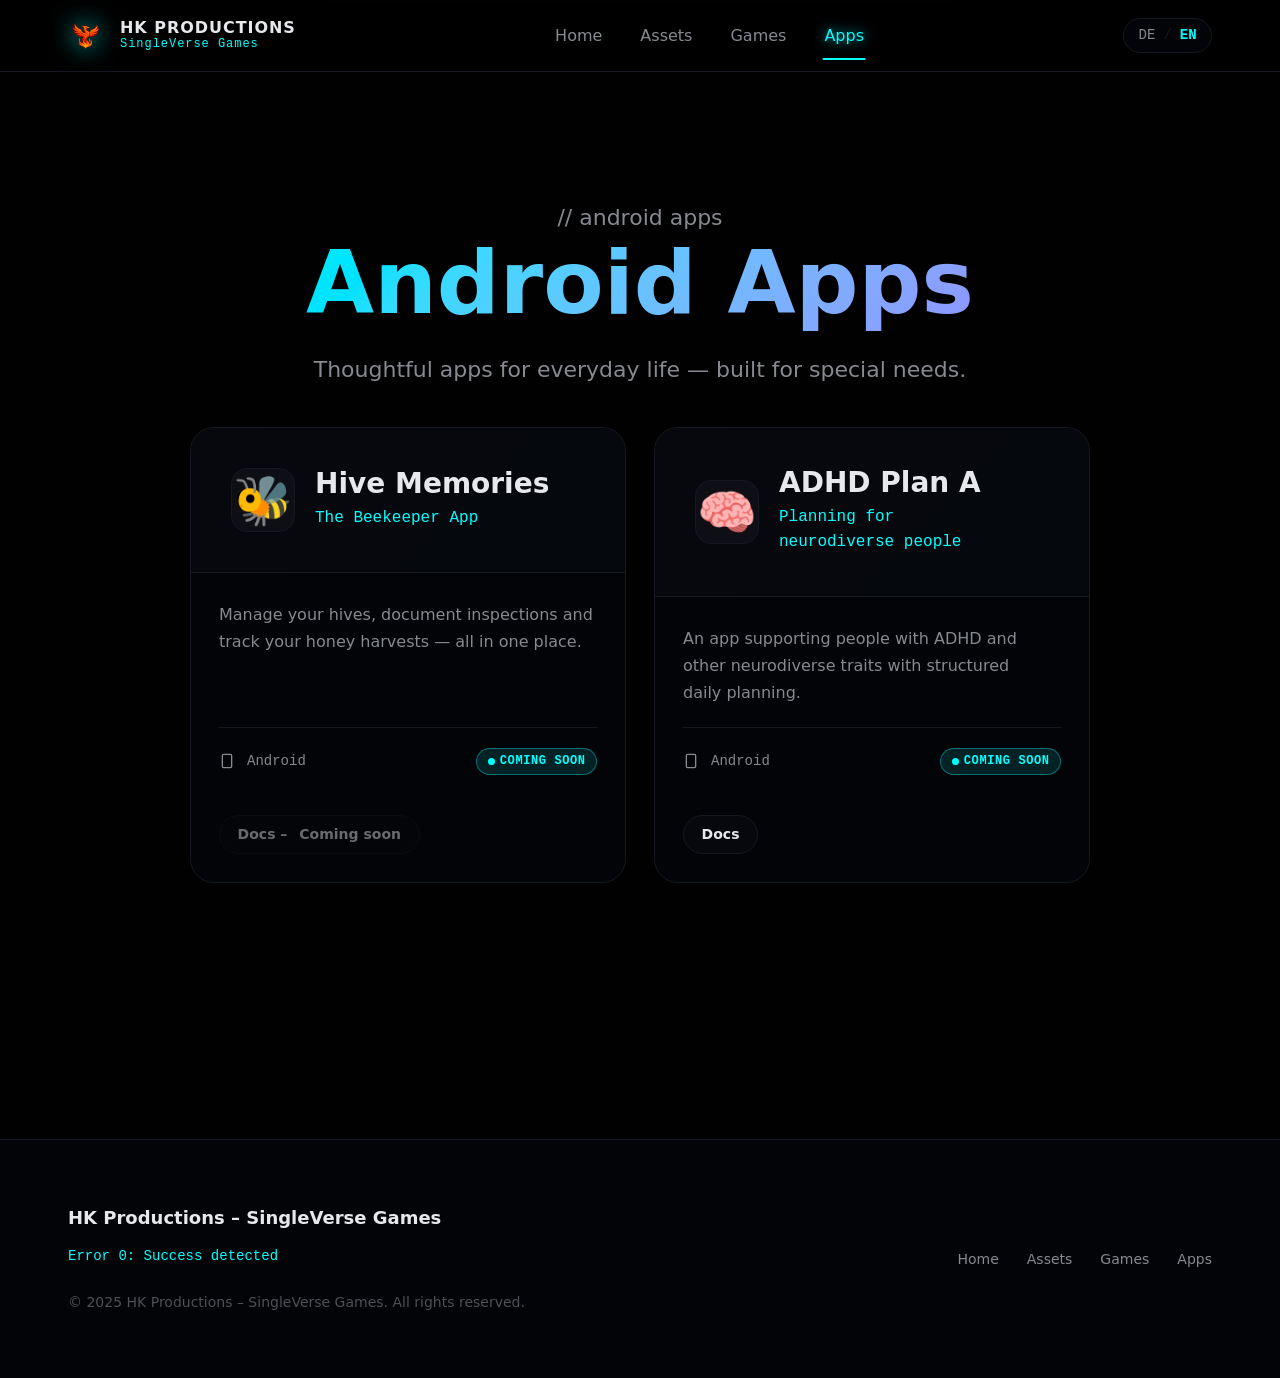
==== apps/index.html @ 1b9a15b6 "Website Update" ====
<!DOCTYPE html>
<html lang="de" data-page="apps">
<head>
  <meta charset="UTF-8">
  <base href="/">
  <meta name="viewport" content="width=device-width, initial-scale=1.0">

  <!-- ── SEO ───────────────────────────────────────────────────────── -->
  <title>Android Apps | HK Productions – SingleVerse Games</title>
  <meta name="description" content="Android Apps von HK Productions: Hive Memories – die Imker-App, und ADHD Plan A – eine Planungs-App für neurodivergente Menschen. Bald verfügbar.">
  <meta name="keywords" content="Android Apps, Hive Memories, Imker App, ADHD Plan A, ADHS App, neurodivergent, HK Productions">
  <meta name="author" content="HK Productions">
  <meta name="robots" content="index, follow">
  <link rel="canonical" href="https://hk-gamestudio.github.io/apps/">
  <link rel="alternate" hreflang="de" href="https://hk-gamestudio.github.io/apps/">
  <link rel="alternate" hreflang="en" href="https://hk-gamestudio.github.io/apps/">

  <!-- ── Open Graph ─────────────────────────────────────────────── -->
  <meta property="og:type"             content="website">
  <meta property="og:url"              content="https://hk-gamestudio.github.io/apps/">
  <meta property="og:title"            content="Android Apps – HK Productions">
  <meta property="og:description"      content="Hive Memories und ADHD Plan A – durchdachte Android Apps von HK Productions.">
  <meta property="og:image"            content="https://hk-gamestudio.github.io/icons/Cover_Handy.png">
  <meta property="og:locale"           content="de_DE">
  <meta property="og:locale:alternate" content="en_US">

  <!-- ── Twitter Card ───────────────────────────────────────────── -->
  <meta name="twitter:card"        content="summary_large_image">
  <meta name="twitter:title"       content="Android Apps – HK Productions">
  <meta name="twitter:description" content="Hive Memories und ADHD Plan A – durchdachte Android Apps.">
  <meta name="twitter:image"       content="https://hk-gamestudio.github.io/icons/Cover_Handy.png">

  <!-- ── Structured Data ────────────────────────────────────────── -->
  <script type="application/ld+json">
  {
    "@context": "https://schema.org",
    "@type": "CollectionPage",
    "name": "Android Apps – HK Productions",
    "description": "Thoughtful Android apps: Hive Memories and ADHD Plan A.",
    "url": "https://hk-gamestudio.github.io/apps/",
    "isPartOf": {
      "@type": "WebSite",
      "name": "HK Productions – SingleVerse Games",
      "url": "https://hk-gamestudio.github.io/"
    }
  }
  </script>

  <!-- ── Favicon ────────────────────────────────────────────────── -->
  <link rel="icon" href="icons/favicon.ico" type="image/x-icon">

  <!-- ── CSS ────────────────────────────────────────────────────── -->
  <link rel="stylesheet" href="css/tokens.css">
  <link rel="stylesheet" href="css/reset.css">
  <link rel="stylesheet" href="css/global.css">
  <link rel="stylesheet" href="css/components.css">
  <link rel="stylesheet" href="css/animations.css">
  <link rel="stylesheet" href="css/apps-page.css">
</head>
<body class="page apps-page">

  <div class="scanline" aria-hidden="true"></div>

  <!-- ── Navigation ─────────────────────────────────────────────── -->
  <nav class="nav" id="nav" role="navigation" aria-label="Hauptnavigation">
    <div class="nav__inner">
      <a href="/" class="nav__logo" aria-label="HK Productions – Home">
        <img src="icons/Phönix.png" alt="HK Productions Logo" class="nav__logo-img" width="36" height="36">
        <div class="nav__logo-text">
          <span class="nav__logo-name">HK Productions</span>
          <span class="nav__logo-sub">SingleVerse Games</span>
        </div>
      </a>

      <ul class="nav__links" role="list">
        <li><a href="/"        class="nav__link" data-page=""       data-i18n="nav.home">Start</a></li>
        <li><a href="/assets/" class="nav__link" data-page="assets" data-i18n="nav.assets">Assets</a></li>
        <li><a href="/games/"  class="nav__link" data-page="games"  data-i18n="nav.games">Spiele</a></li>
        <li><a href="/apps/"   class="nav__link" data-page="apps"   data-i18n="nav.apps">Apps</a></li>
      </ul>

      <div class="nav__right">
        <button class="lang-toggle" id="lang-toggle" aria-label="Sprache wechseln">
          <span class="lang-toggle__opt active" data-lang="de">DE</span>
          <span class="lang-toggle__sep">/</span>
          <span class="lang-toggle__opt" data-lang="en">EN</span>
        </button>
        <button class="nav__hamburger" id="nav-hamburger" aria-label="Menü öffnen" aria-expanded="false">
          <span></span><span></span><span></span>
        </button>
      </div>
    </div>
  </nav>

  <main>

    <!-- ── Page Hero ──────────────────────────────────────────────── -->
    <section class="page-hero" aria-labelledby="apps-title">
      <div class="container">
        <p class="showcase__section-label fade-up" aria-hidden="true">// android apps</p>
        <h1 id="apps-title" class="fade-up fade-up--d1" data-i18n="apps.title">Android Apps</h1>
        <p class="fade-up fade-up--d2" data-i18n="apps.sub">Durchdachte Apps für den Alltag – für besondere Bedürfnisse entwickelt.</p>
      </div>
    </section>

    <!-- ── Apps Grid ──────────────────────────────────────────────── -->
    <section class="section" style="padding-top: 0;" aria-label="Apps">
      <div class="container">
        <div class="cards-grid" id="apps-grid" aria-live="polite" aria-label="Android Apps">
          <!-- Loaded by cards.js -->
          <div class="skeleton skeleton-card"></div>
          <div class="skeleton skeleton-card"></div>
        </div>
      </div>
    </section>

  </main>

  <!-- ── Footer ─────────────────────────────────────────────────── -->
  <footer class="footer" role="contentinfo">
    <div class="footer__inner">
      <div class="footer__brand">
        <span class="footer__name">HK Productions – SingleVerse Games</span>
        <span class="footer__tagline" data-i18n="footer.tagline">Error 0: Success detected</span>
        <span class="footer__copy" data-i18n="footer.copy">© 2025 HK Productions. Alle Rechte vorbehalten.</span>
      </div>
      <nav class="footer__links" aria-label="Footer Navigation">
        <a href="/"        data-i18n="nav.home">Start</a>
        <a href="/assets/" data-i18n="nav.assets">Assets</a>
        <a href="/games/"  data-i18n="nav.games">Spiele</a>
        <a href="/apps/"   data-i18n="nav.apps">Apps</a>
      </nav>
    </div>
  </footer>

  <script type="module" src="js/main.js"></script>
</body>
</html>
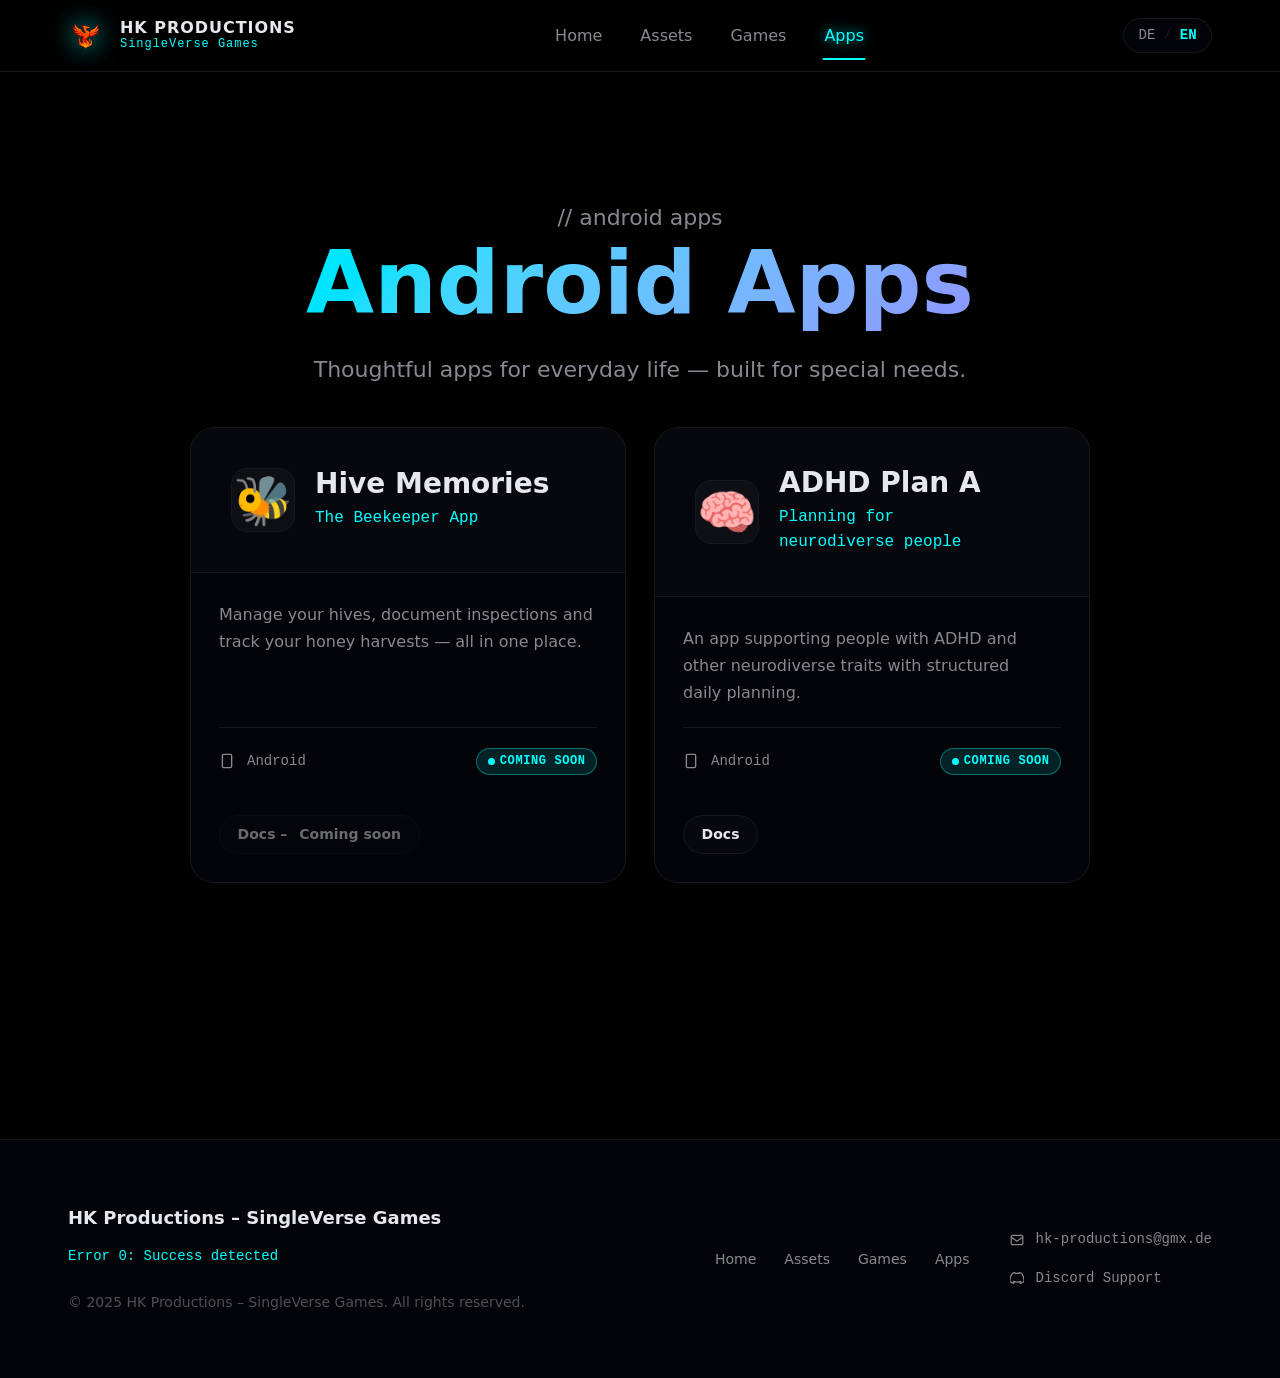
==== commit 969fd97d: "Update Website Footer Support added" ====
--- a/apps/index.html
+++ b/apps/index.html
@@ -130,6 +130,16 @@
         <a href="/games/"  data-i18n="nav.games">Spiele</a>
         <a href="/apps/"   data-i18n="nav.apps">Apps</a>
       </nav>
+      <div class="footer__contact">
+        <a href="mailto:hk-productions@gmx.de" class="footer__contact-link">
+          <svg width="14" height="14" viewBox="0 0 24 24" fill="none" stroke="currentColor" stroke-width="2" aria-hidden="true"><rect x="2" y="4" width="20" height="16" rx="2"/><path d="m2 7 10 7 10-7"/></svg>
+          hk-productions@gmx.de
+        </a>
+        <a href="https://discord.gg/g8PKZPZ8Vh" target="_blank" rel="noopener noreferrer" class="footer__contact-link">
+          <svg width="14" height="14" viewBox="0 0 24 24" fill="none" stroke="currentColor" stroke-width="2" aria-hidden="true"><path d="M20.317 4.37a19.791 19.791 0 0 0-4.885-1.515.074.074 0 0 0-.079.037c-.21.375-.444.864-.608 1.25a18.27 18.27 0 0 0-5.487 0 12.64 12.64 0 0 0-.617-1.25.077.077 0 0 0-.079-.037A19.736 19.736 0 0 0 3.677 4.37a.07.07 0 0 0-.032.027C.533 9.046-.32 13.58.099 18.057a.082.082 0 0 0 .031.057 19.9 19.9 0 0 0 5.993 3.03.078.078 0 0 0 .084-.028 14.09 14.09 0 0 0 1.226-1.994.076.076 0 0 0-.041-.106 13.107 13.107 0 0 1-1.872-.892.077.077 0 0 1-.008-.128 10.2 10.2 0 0 0 .372-.292.074.074 0 0 1 .077-.01c3.928 1.793 8.18 1.793 12.062 0a.074.074 0 0 1 .078.01c.12.098.246.198.373.292a.077.077 0 0 1-.006.127 12.299 12.299 0 0 1-1.873.892.077.077 0 0 0-.041.107c.36.698.772 1.362 1.225 1.993a.076.076 0 0 0 .084.028 19.839 19.839 0 0 0 6.002-3.03.077.077 0 0 0 .032-.054c.5-5.177-.838-9.674-3.549-13.66a.061.061 0 0 0-.031-.03z"/></svg>
+          Discord Support
+        </a>
+      </div>
     </div>
   </footer>
 
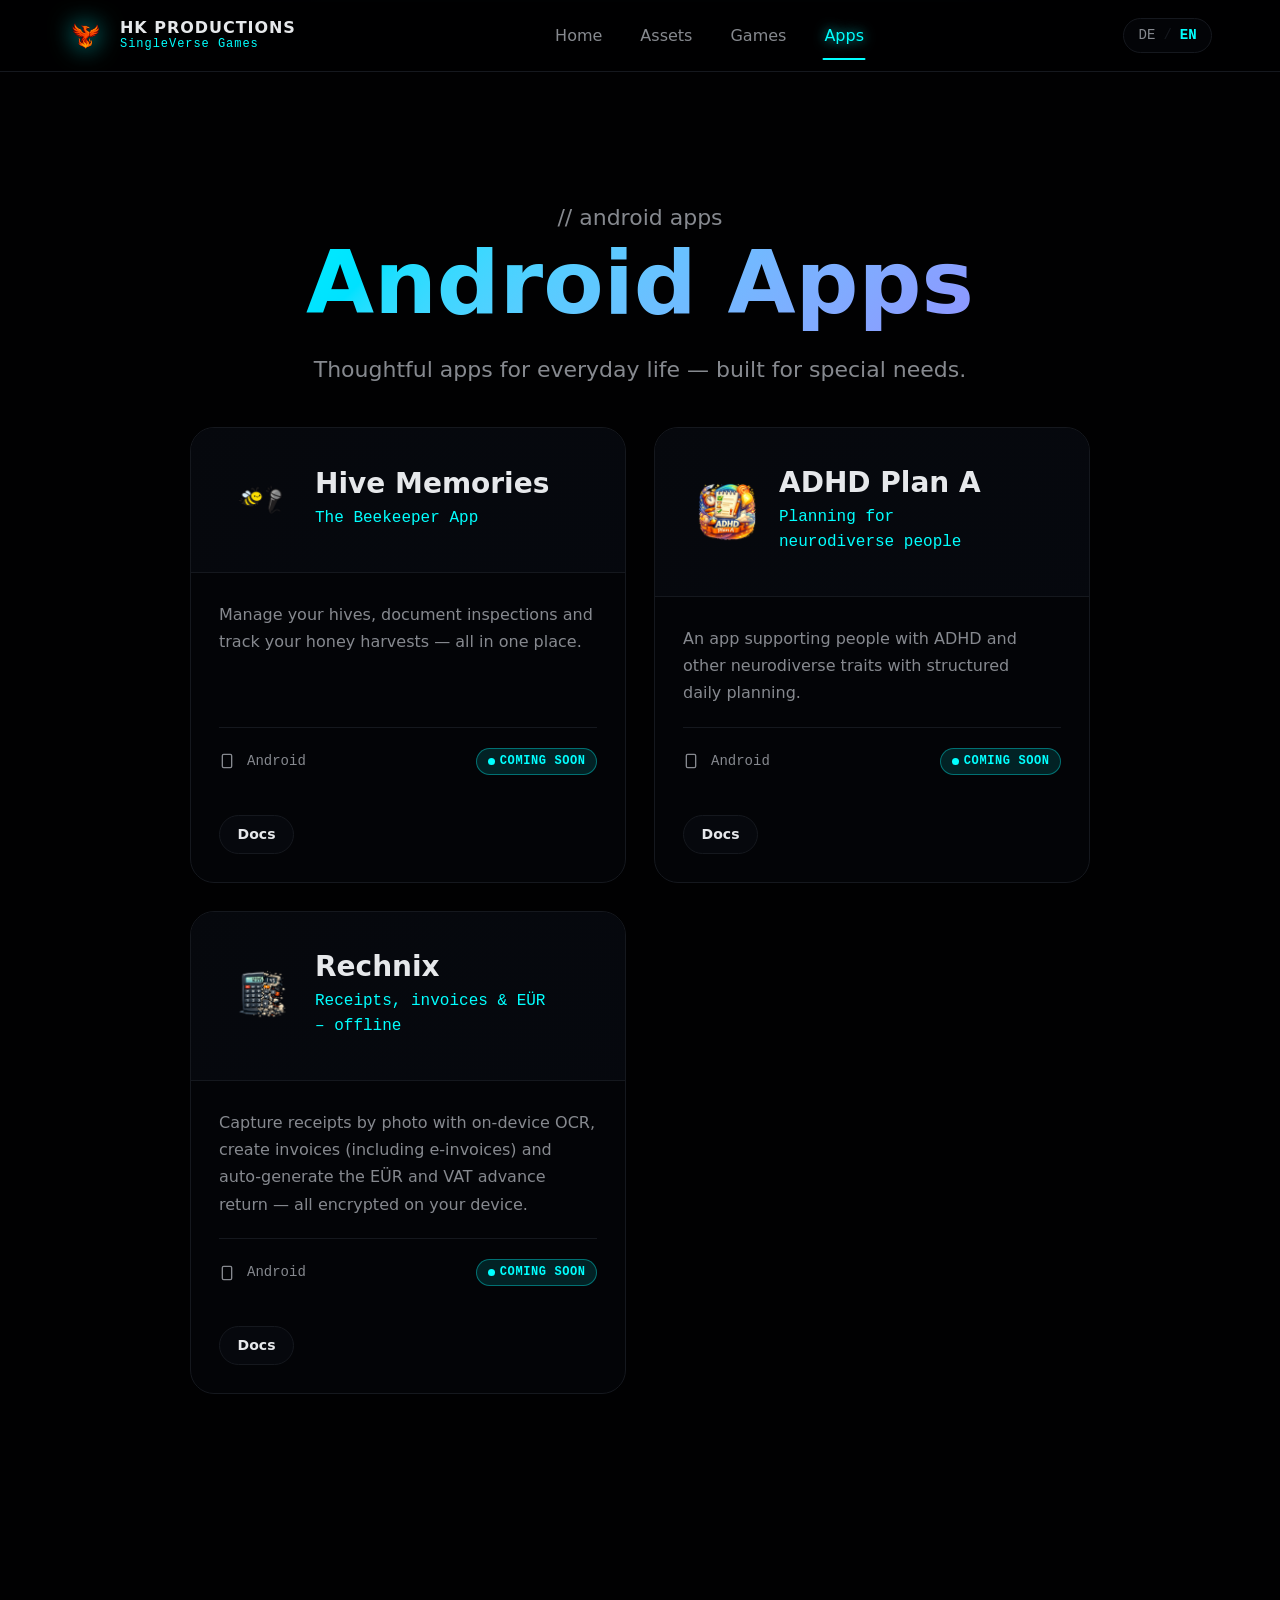
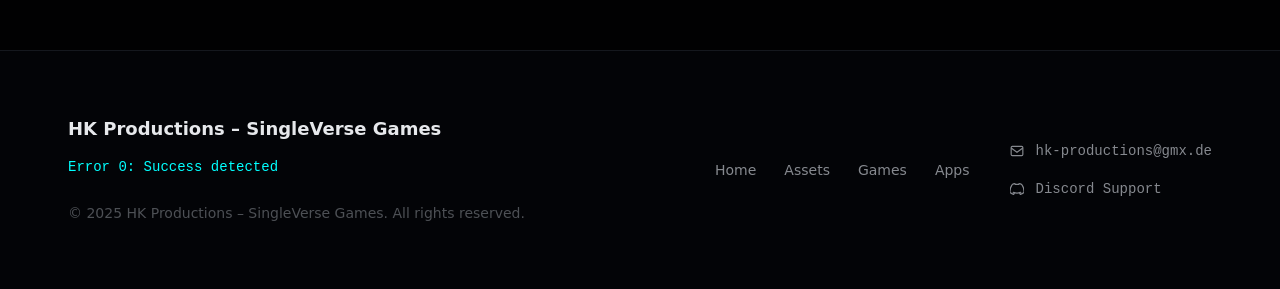
==== commit 76508f5c: "Some Changes - added Rechnix to Website - change the logic of icons for Apps (emoji just fallback no" ====
--- a/apps/index.html
+++ b/apps/index.html
@@ -42,6 +42,51 @@
       "@type": "WebSite",
       "name": "HK Productions – SingleVerse Games",
       "url": "https://hk-gamestudio.github.io/"
+    },
+    "mainEntity": {
+      "@type": "ItemList",
+      "numberOfItems": 3,
+      "itemListElement": [
+        {
+          "@type": "ListItem",
+          "position": 1,
+          "item": {
+            "@type": "MobileApplication",
+            "name": "Rechnix",
+            "operatingSystem": "Android",
+            "applicationCategory": "FinanceApplication",
+            "description": "Capture receipts by photo with on-device OCR, create invoices (including e-invoices) and auto-generate the EÜR (German cash-basis income statement) and VAT advance return — all encrypted on your device. For sole proprietors, freelancers and small businesses.",
+            "url": "https://hk-gamestudio.github.io/docs/rechnix",
+            "author": { "@type": "Organization", "name": "HK Productions" }
+          }
+        },
+        {
+          "@type": "ListItem",
+          "position": 2,
+          "item": {
+            "@type": "MobileApplication",
+            "name": "Hive Memories",
+            "operatingSystem": "Android",
+            "applicationCategory": "UtilitiesApplication",
+            "description": "Manage your hives, document inspections and track your honey harvests — all in one place. The beekeeper app by HK Productions.",
+            "url": "https://hk-gamestudio.github.io/docs/hive-memories",
+            "author": { "@type": "Organization", "name": "HK Productions" }
+          }
+        },
+        {
+          "@type": "ListItem",
+          "position": 3,
+          "item": {
+            "@type": "MobileApplication",
+            "name": "ADHD Plan A",
+            "operatingSystem": "Android",
+            "applicationCategory": "UtilitiesApplication",
+            "description": "An app supporting people with ADHD and other neurodiverse traits with structured daily planning.",
+            "url": "https://hk-gamestudio.github.io/docs/adhd-plan-a",
+            "author": { "@type": "Organization", "name": "HK Productions" }
+          }
+        }
+      ]
     }
   }
   </script>
